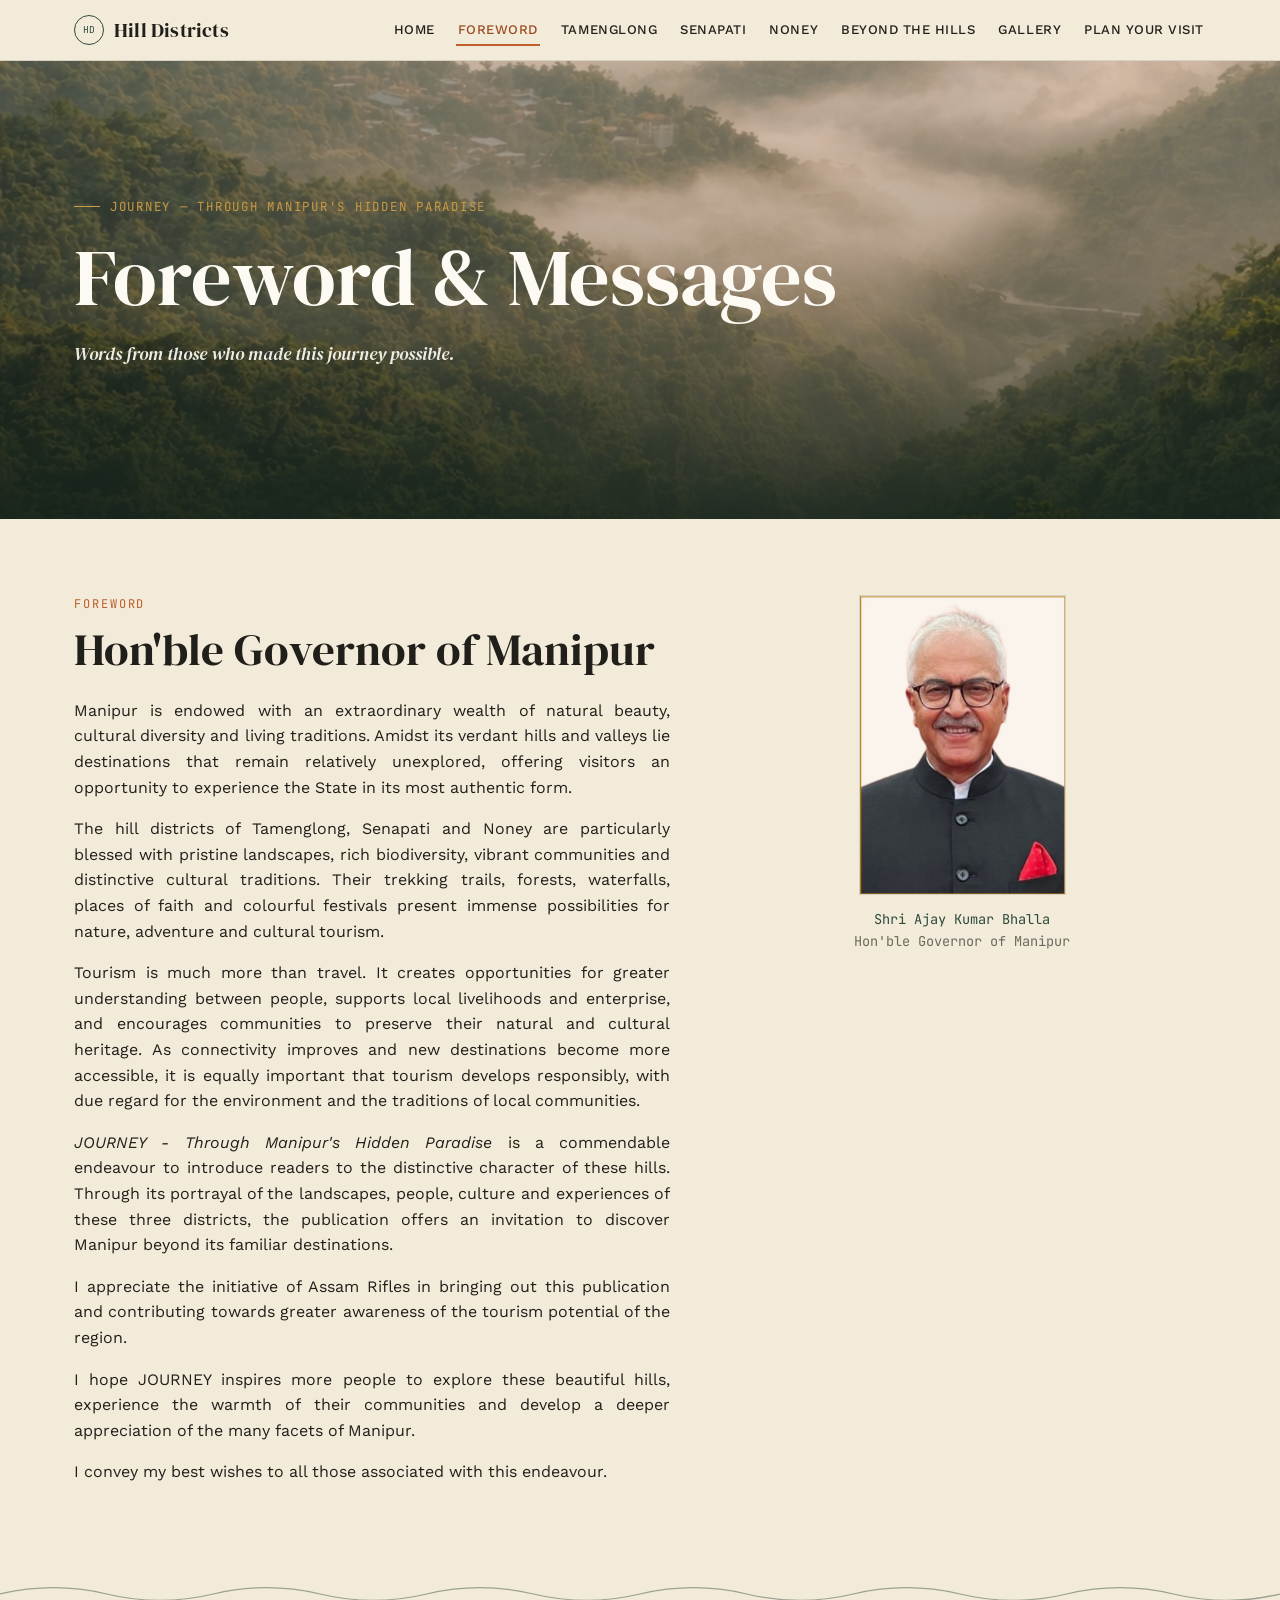
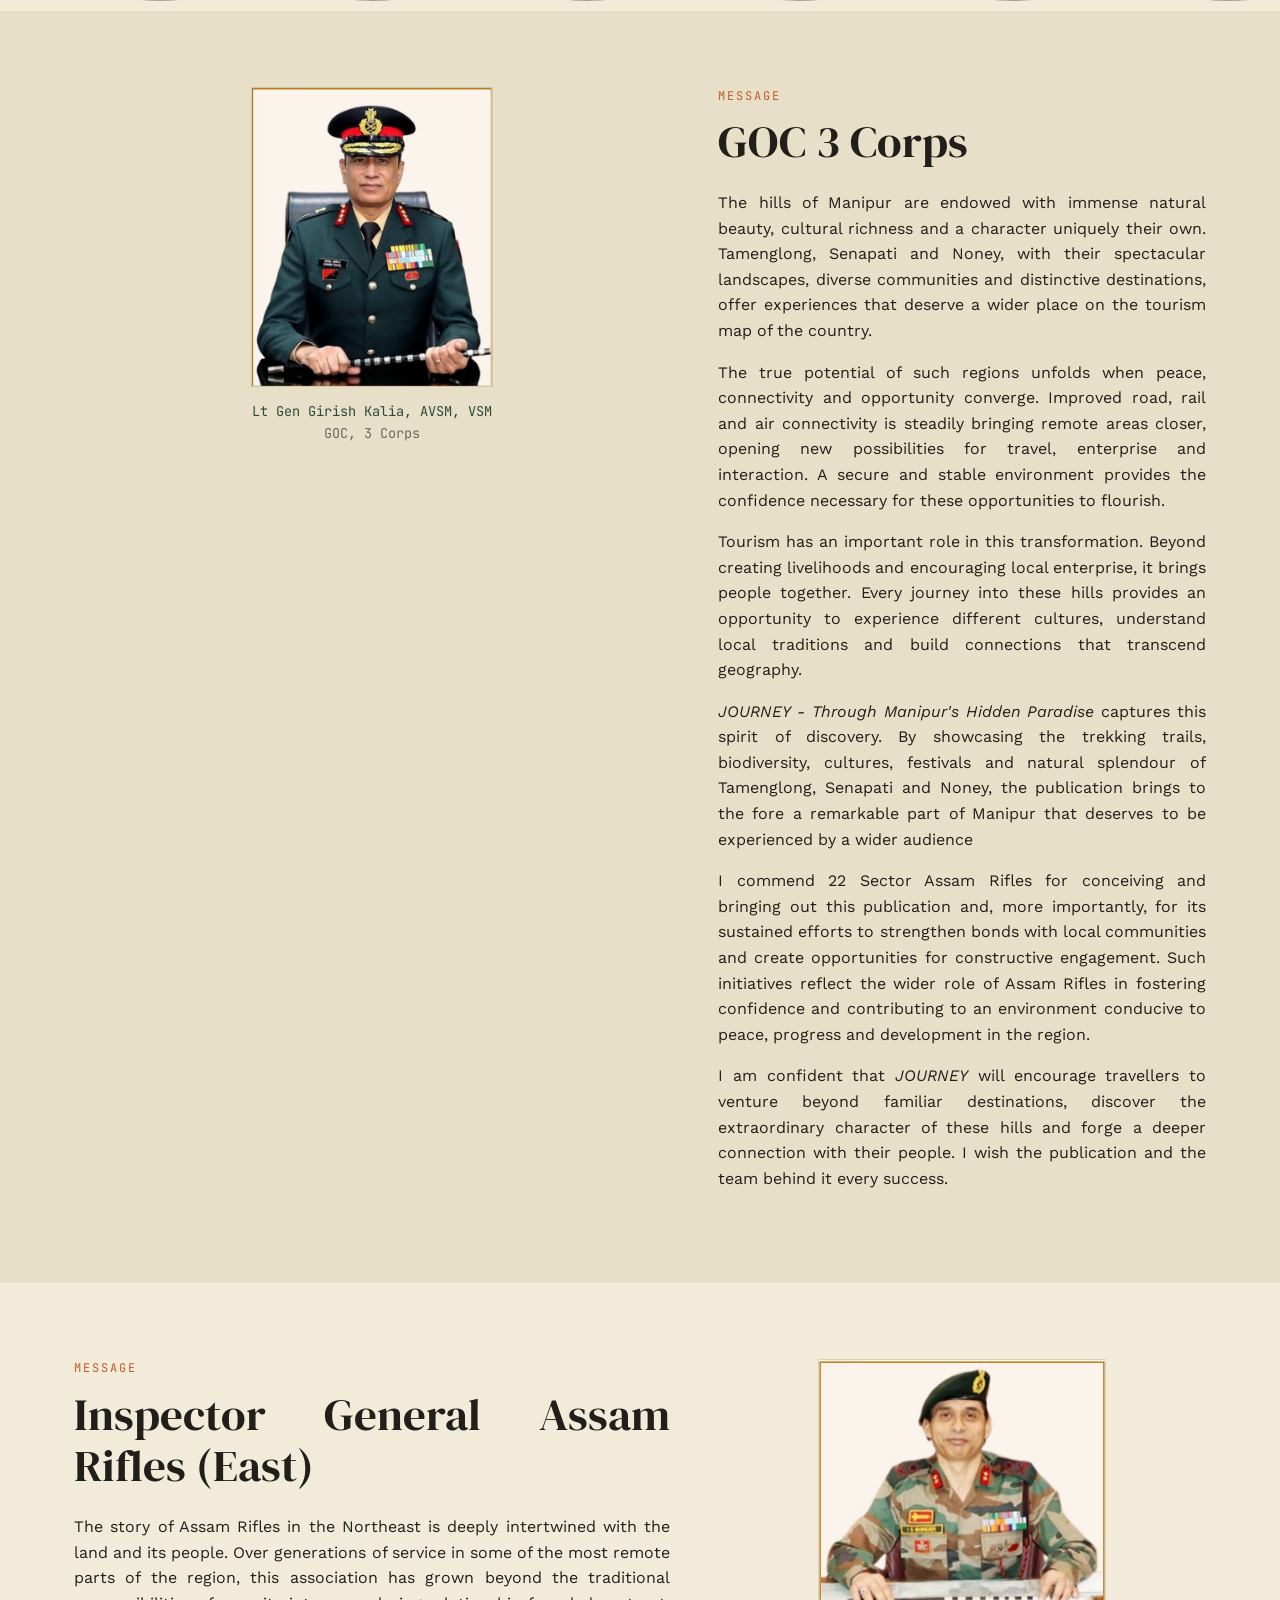
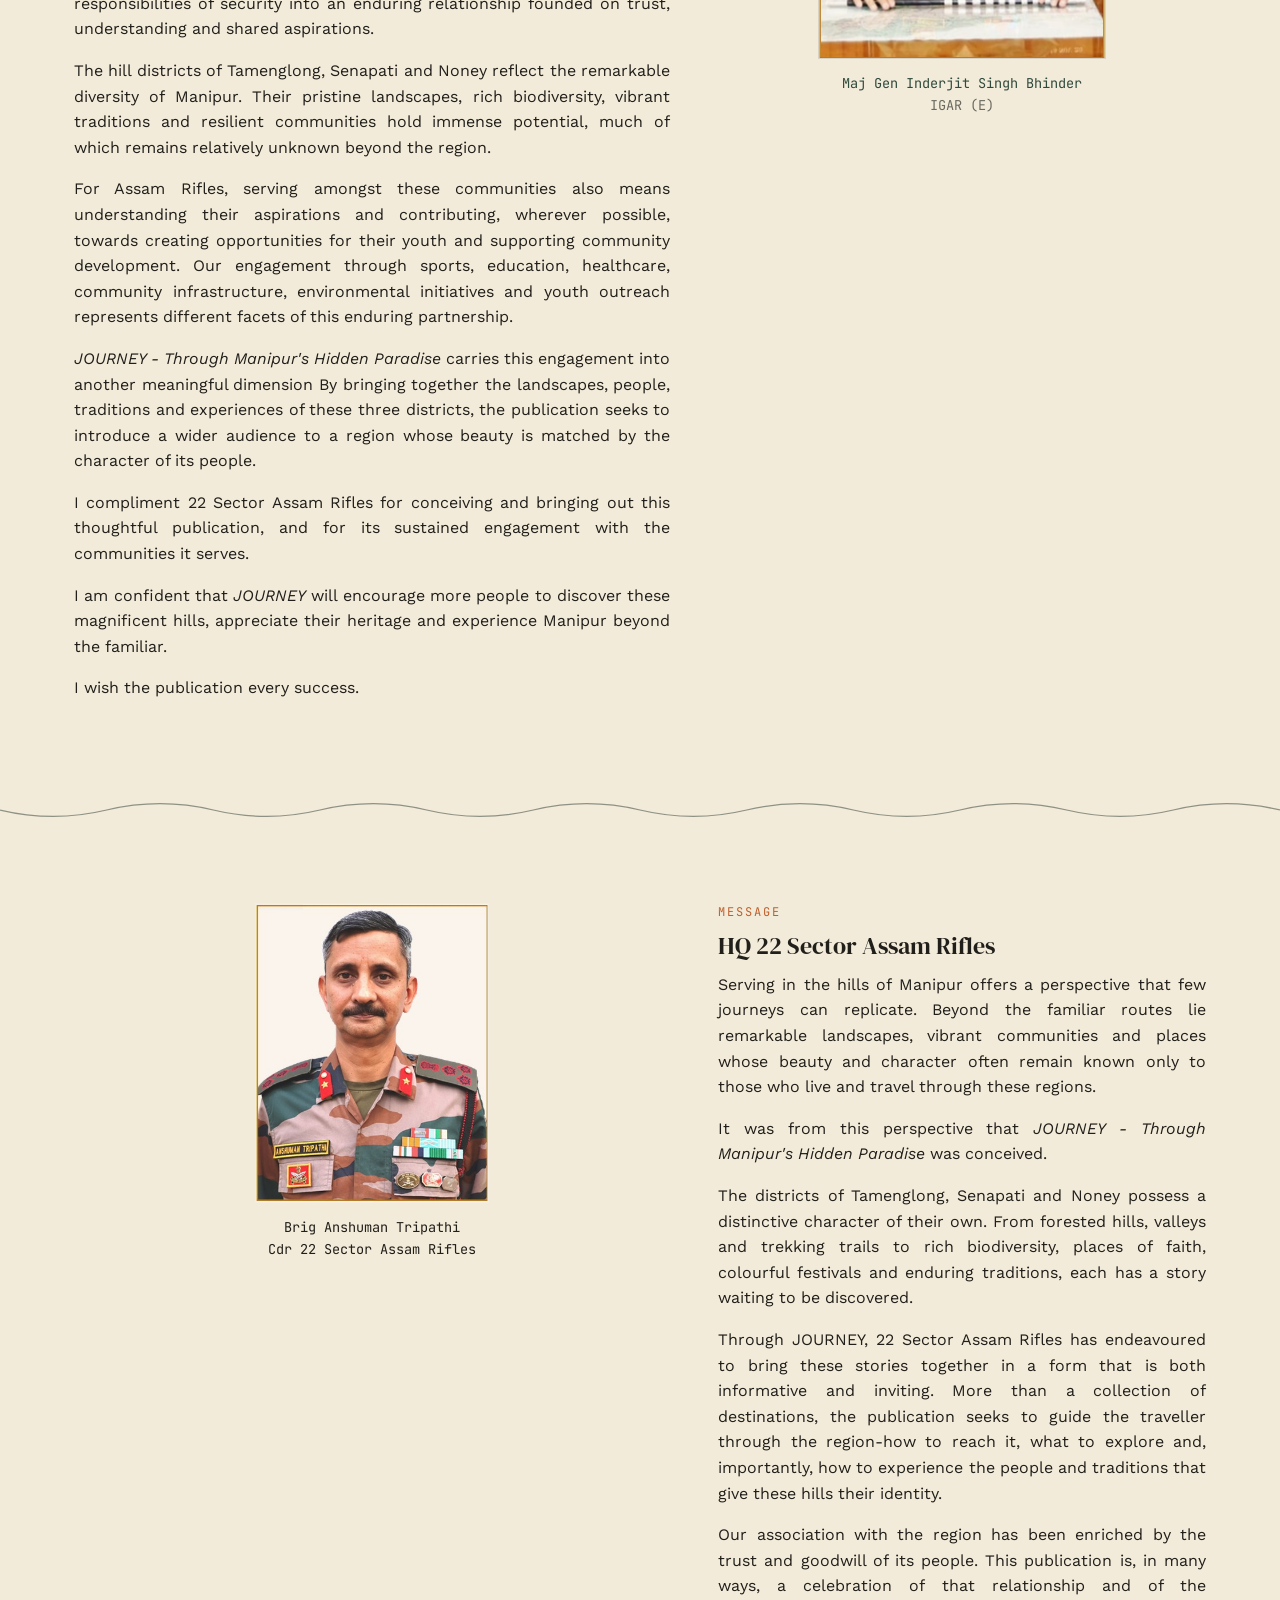
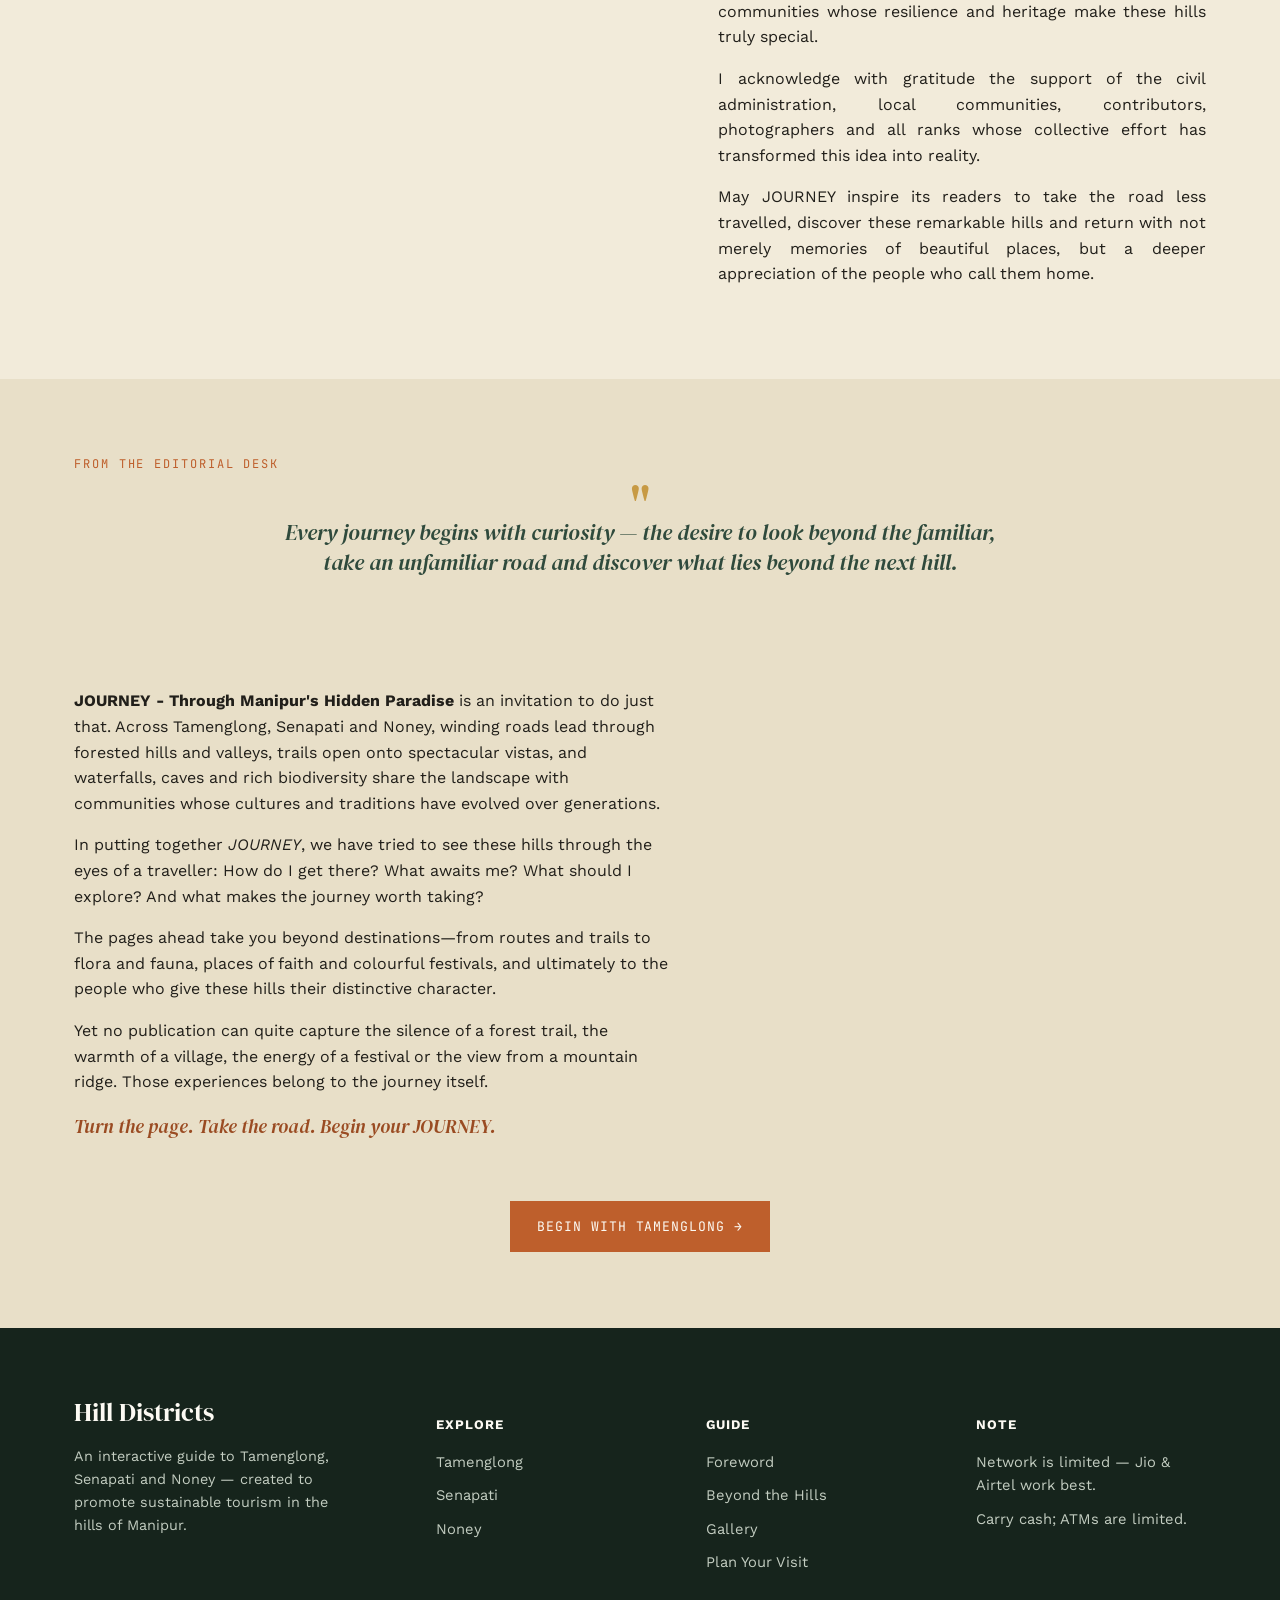
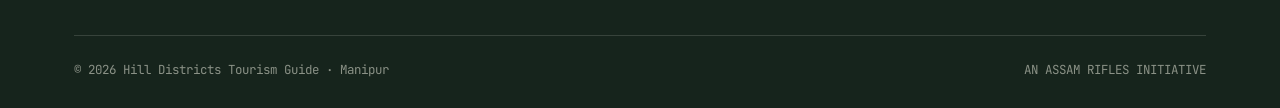
==== about.html @ fce78c97 "First Version of website on Github" ====
<!DOCTYPE html>
<html lang="en">
    <head>
        <meta charset="UTF-8">
        <meta name="viewport" content="width=device-width, initial-scale=1.0">
        <title>Foreword &amp; Messages | Hill Districts</title>
        <meta name="description" content="Foreword by the Governor of Manipur and messages from GOC 3 Corps, IGAR (East) and HQ 22 Sector Assam Rifles, plus a note from the editorial desk.">
        <link rel="stylesheet" href="css/style.css">
    </head>
    <body>
        <header class="topbar">
            <div class="topbar-inner">
                <a href="index.html" class="brand">
                    <span class="mark">HD</span> Hill Districts
                </a>
                <nav class="nav-links" id="navLinks">
                    <a href="index.html">Home</a>
                    <a href="about.html" class="active">Foreword</a>
                    <a href="tamenglong.html">Tamenglong</a>
                    <a href="senapati.html">Senapati</a>
                    <a href="noney.html">Noney</a>
                    <a href="beyond-the-hills.html">Beyond the Hills</a>
                    <a href="gallery.html">Gallery</a>
                    <a href="plan-your-visit.html">Plan Your Visit</a>
                </nav>
                <button class="nav-toggle" aria-label="Toggle navigation" aria-expanded="false">
                    <span></span>
                </button>
            </div>
        </header>
        <section class="hero small">
            <div class="hero-media" style="background-image:url('images/tam-hero-banner.png');"></div>
            <div class="hero-content">
                <span class="hero-eyebrow">Journey — Through Manipur's Hidden Paradise</span>
                <h1>Foreword &amp; Messages</h1>
                <p class="lede">Words from those who made this journey possible.</p>
            </div>
        </section>
        <section>
            <div class="wrap">
                <div class="grid-2">
                    <div style="text-align: justify;">
                        <span class="kicker">Foreword</span>
                        <h2 class="section-title">Hon'ble Governor of Manipur</h2>
                        <p>Manipur is endowed with an extraordinary wealth of natural beauty, cultural diversity and living traditions. Amidst its verdant hills and valleys lie destinations that remain relatively unexplored, offering visitors an opportunity to experience the State in its most authentic form.</p>
                        <p>The hill districts of Tamenglong, Senapati and Noney are particularly blessed with pristine landscapes, rich biodiversity, vibrant communities and distinctive cultural traditions. Their trekking trails, forests, waterfalls, places of faith and colourful festivals present immense possibilities for nature, adventure and cultural tourism.</p>
                        <p>Tourism is much more than travel. It creates opportunities for greater understanding between people, supports local livelihoods and enterprise, and encourages communities to preserve their natural and cultural heritage. As connectivity improves and new destinations become more accessible, it is equally important that tourism develops responsibly, with due regard for the environment and the traditions of local communities.</p>
                        <p>
                            <em>JOURNEY - Through Manipur's Hidden Paradise</em> is a commendable endeavour to introduce readers to the distinctive character of these hills. Through its portrayal of the landscapes, people, culture and experiences of these three districts, the publication offers an invitation to discover Manipur beyond its familiar destinations.
                        </p>
                        <p>I appreciate the initiative of Assam Rifles in bringing out this publication and contributing towards greater awareness of the tourism potential of the region.</p>
                        <p>I hope JOURNEY inspires more people to explore these beautiful hills, experience the warmth of their communities and develop a deeper appreciation of the many facets of Manipur.</p>
                        <p>I convey my best wishes to all those associated with this endeavour.</p>
                    </div>
                    <div>
                        <img src="images/gov-manipur-portrait.jpg" alt="Shri Ajay Kumar Bhalla, Hon'ble Governor of Manipur" style="border:1px solid rgba(33,31,26,.12); margin:0 auto;  height: 300px;">
                        <p style="text-align:center; font-family:var(--font-mono); font-size:.85rem; margin-top:14px; color:var(--moss);">Shri Ajay Kumar Bhalla
                            <br>
                            <span style="color:#6b6a60;">Hon'ble Governor of Manipur</span>
                        </p>
                    </div>
                </div>
            </div>
        </section>
        <svg
            class="contour"
            viewBox="0 0 1200 40"
            preserveAspectRatio="none"
            aria-hidden="true"
        >
            <path
                d="M0 20 Q50 5 100 20 T200 20 T300 20 T400 20 T500 20 T600 20 T700 20 T800 20 T900 20 T1000 20 T1100 20 T1200 20"
                fill="none"
                stroke="currentColor"
                stroke-width="1.5"
                opacity="0.45"
            />
        </svg>
        <section class="section-parch2">
            <div class="wrap">
                <div class="grid-2">
                    <div class="center" style="order:0;">
                        <img src="images/goc_3corps.jpg" alt="Lt Gen Girish Kalia, AVSM, VSM, GOC 3 Corps" style="border:1px solid rgba(33,31,26,.12); margin:0 auto;  height: 300px;">
                        <p style="text-align:center; font-family:var(--font-mono); font-size:.85rem; margin-top:14px; color:var(--moss);">Lt Gen Girish Kalia, AVSM, VSM
                            <br>
                            <span style="color:#6b6a60;">GOC, 3 Corps</span>
                        </p>
                    </div>
                    <div style="text-align: justify;">
                        <span class="kicker">Message</span>
                        <h2 class="section-title">GOC 3 Corps</h2>
                        <p>The hills of Manipur are endowed with immense natural beauty, cultural richness and a character uniquely their own. Tamenglong, Senapati and Noney, with their spectacular landscapes, diverse communities and distinctive destinations, offer experiences that deserve a wider place on the tourism map of the country.</p>
                        <p>The true potential of such regions unfolds when peace, connectivity and opportunity converge. Improved road, rail and air connectivity is steadily bringing remote areas closer, opening new possibilities for travel, enterprise and interaction. A secure and stable environment provides the confidence necessary for these opportunities to flourish.</p>
                        <p>Tourism has an important role in this transformation. Beyond creating livelihoods and encouraging local enterprise, it brings people together. Every journey into these hills provides an opportunity to experience different cultures, understand local traditions and build connections that transcend geography.</p>
                        <p>
                            <em>JOURNEY - Through Manipur's Hidden Paradise</em>
                            captures this
spirit of discovery. By showcasing the trekking trails,
biodiversity, cultures, festivals and natural splendour of
Tamenglong, Senapati and Noney, the publication brings to
the fore a remarkable part of Manipur that deserves to be
experienced by a wider audience
                        </p>
                        <p>
                            I commend 22 Sector Assam Rifles for conceiving and bringing out this publication and, more importantly, for its sustained efforts to strengthen bonds with local communities and create opportunities for constructive engagement. Such initiatives reflect the wider role of Assam
Rifles in fostering confidence and contributing to an
environment conducive to peace, progress and development
in the region.
                        </p>
                        <p>I am confident that
                            <em>JOURNEY</em> will encourage travellers to venture beyond familiar destinations, discover the extraordinary character of these hills and forge a deeper connection with their people. I wish the publication and the team behind it every success.
                        </p>
                    </div>
                </div>
            </div>
        </section>
        <section>
            <div class="wrap">
                <div class="grid-2">
                    <div style="text-align: justify;">
                        <span class="kicker">Message</span>
                        <h2 class="section-title">Inspector General Assam Rifles (East)</h2>
                        <p>The story of Assam Rifles in the Northeast is deeply intertwined with the land and its people. Over generations of service in some of the most remote parts of the region, this association has grown beyond the traditional responsibilities of security into an enduring relationship founded on trust, understanding and shared aspirations.</p>
                        <p>The hill districts of Tamenglong, Senapati and Noney reflect the remarkable diversity of Manipur. Their pristine landscapes, rich biodiversity, vibrant traditions and resilient communities hold immense potential, much of which remains relatively unknown beyond the region.</p>
                        <p>For Assam Rifles, serving amongst these communities also means understanding their aspirations and contributing, wherever possible, towards creating opportunities for their youth and supporting community development. Our engagement through sports, education, healthcare, community infrastructure, environmental initiatives and youth outreach represents different facets of this enduring partnership.</p>
                        <p>
                            <em>JOURNEY - Through Manipur's Hidden Paradise</em>
                            carries this engagement into another meaningful dimension By
bringing together the landscapes, people, traditions and
experiences of these three districts, the publication seeks to
introduce a wider audience to a region whose beauty is
matched by the character of its people.
                        </p>
                        <p>
                            I compliment 22 Sector Assam Rifles for conceiving and
bringing out this thoughtful publication, and for its
sustained engagement with the communities it serves.
                        </p>
                        <p>I am confident that
                            <em>JOURNEY</em> will encourage more people to discover these magnificent hills, appreciate their heritage and experience Manipur beyond the familiar.
                        </p>
                        <p>I wish the publication every success.</p>
                    </div>
                    <div class="center">
                        <img src="images/igar_east.jpg" alt="Maj Gen Inderjit Singh Bhinder, IGAR (E)" style="border:1px solid rgba(33,31,26,.12); margin:0 auto;  height: 300px;">
                        <p style="text-align:center; font-family:var(--font-mono); font-size:.85rem; margin-top:14px; color:var(--moss);">Maj Gen Inderjit Singh Bhinder
                            <br>
                            <span style="color:#6b6a60;">IGAR (E)</span>
                        </p>
                    </div>
                </div>
            </div>
        </section>
        <svg
            class="contour flip"
            viewBox="0 0 1200 40"
            preserveAspectRatio="none"
            aria-hidden="true"
            style="color:var(--canopy);"
        >
            <path
                d="M0 20 Q50 5 100 20 T200 20 T300 20 T400 20 T500 20 T600 20 T700 20 T800 20 T900 20 T1000 20 T1100 20 T1200 20"
                fill="none"
                stroke="currentColor"
                stroke-width="1.5"
                opacity="0.45"
            />
        </svg>
        <section>
            <div class="wrap">
                <div class="grid-2">
                    <div class="center">
                        <img src="images/cdr_22sect.jpg" alt="Brig Anshuman Tripathi, Cdr 22 Sector Assam Rifles" style="border:1px solid rgba(252,250,243,.2); margin:0 auto; height: 300px;">
                        <p style="text-align:center; font-family:var(--font-mono); font-size:.85rem; margin-top:14px;">Brig Anshuman Tripathi
                            <br>
                            <span>Cdr 22 Sector Assam Rifles</span>
                        </p>
                    </div>
                    <div style="text-align: justify;">
                        <span class="kicker">Message</span>
                        <h2>HQ 22 Sector Assam Rifles</h2>
                        <p>Serving in the hills of Manipur offers a perspective that few journeys can replicate. Beyond the familiar routes lie remarkable landscapes, vibrant communities and places whose beauty and character often remain known only to those who live and travel through these regions.</p> 
                        <p>It was from this perspective that <em>JOURNEY - Through Manipur's Hidden Paradise</em> was conceived.</p>
                        <p>The districts of Tamenglong, Senapati and Noney possess a distinctive character of their own. From forested hills, valleys and trekking trails to rich biodiversity, places of faith, colourful festivals and enduring traditions, each has a story waiting to be discovered.</p>
                        <p>Through JOURNEY, 22 Sector Assam Rifles has endeavoured to bring these stories together in a form that is both informative and inviting. More than a collection of
destinations, the publication seeks to guide the traveller
through the region-how to reach it, what to explore and,
importantly, how to experience the people and traditions that
give these hills their identity.</p>
<p>Our association with the region has been enriched by the
trust and goodwill of its people. This publication is, in many
ways, a celebration of that relationship and of the
communities whose resilience and heritage make these hills
truly special.</p>
                        <p>I acknowledge with gratitude the support of the civil administration, local communities, contributors, photographers and all ranks whose collective effort has transformed this idea into reality.</p>
                        <p>May JOURNEY inspire its readers to take the road less travelled, discover these remarkable hills and return with not merely memories of beautiful places, but a deeper appreciation of the people who call them home.</p>
                    </div>
                </div>
            </div>
        </section>
        <section class="section-parch2">
            <div class="wrap">
                <span class="kicker">From the Editorial Desk</span>
                <div class="pull-quote" style="padding-top:20px;">
                    <span class="quote-mark">"</span>
                    <p style="font-size:1.35rem;">Every journey begins with curiosity — the desire to look beyond the familiar, take an unfamiliar road and discover what lies beyond the next hill.</p>
                </div>
                <div class="grid-2 mt-40">
                    <div>
                        <p>
      <strong>JOURNEY - Through Manipur's Hidden Paradise</strong> is an invitation to do just that.
      Across Tamenglong, Senapati and Noney, winding roads lead through forested hills and valleys,
      trails open onto spectacular vistas, and waterfalls, caves and rich biodiversity share the
      landscape with communities whose cultures and traditions have evolved over generations.
    </p>

    <p>
      In putting together <em>JOURNEY</em>, we have tried to see these hills through the eyes of a traveller:
      How do I get there? What awaits me? What should I explore? And what makes the journey worth taking?
    </p>

    <p>
      The pages ahead take you beyond destinations—from routes and trails to flora and fauna,
      places of faith and colourful festivals, and ultimately to the people who give these hills
      their distinctive character.
    </p>

    <p>
      Yet no publication can quite capture the silence of a forest trail, the warmth of a village,
      the energy of a festival or the view from a mountain ridge. Those experiences belong to the journey itself.
    </p><p style="font-family:var(--font-display); font-style:italic; color:var(--rust-dark); font-size:1.2rem;">Turn the page. Take the road. Begin your JOURNEY.</p>
                    </div>
                </div>
                <div class="center mt-40">
                    <a href="tamenglong.html" class="btn btn-solid">Begin with Tamenglong →</a>
                </div>
            </div>
        </section>
        <footer>
            <div class="wrap">
                <div class="footer-grid">
                    <div>
                        <div class="footer-brand">Hill Districts</div>
                        <p style="font-size:.9rem; max-width:280px;">An interactive guide to Tamenglong, Senapati and Noney — created to promote sustainable tourism in the hills of Manipur.</p>
                    </div>
                    <div>
                        <h5>Explore</h5>
                        <ul>
                            <li>
                                <a href="tamenglong.html">Tamenglong</a>
                            </li>
                            <li>
                                <a href="senapati.html">Senapati</a>
                            </li>
                            <li>
                                <a href="noney.html">Noney</a>
                            </li>
                        </ul>
                    </div>
                    <div>
                        <h5>Guide</h5>
                        <ul>
                            <li>
                                <a href="about.html">Foreword</a>
                            </li>
                            <li>
                                <a href="beyond-the-hills.html">Beyond the Hills</a>
                            </li>
                            <li>
                                <a href="gallery.html">Gallery</a>
                            </li>
                            <li>
                                <a href="plan-your-visit.html">Plan Your Visit</a>
                            </li>
                        </ul>
                    </div>
                    <div>
                        <h5>Note</h5>
                        <ul>
                            <li>Network is limited — Jio &amp; Airtel work best.</li>
                            <li>Carry cash; ATMs are limited.</li>
                        </ul>
                    </div>
                </div>
                <div class="footer-bottom">
                    <span>© 2026 Hill Districts Tourism Guide · Manipur</span>
                    <span>AN ASSAM RIFLES INITIATIVE</span>
                </div>
            </div>
        </footer>
        <script src="js/main.js"></script>
    </body>
</html>
---- css/style.css ----
/* ============================================================
   HILL DISTRICTS — Tamenglong · Senapati · Noney
   Design system
   ============================================================ */

@import url('https://fonts.googleapis.com/css2?family=DM+Serif+Display:ital@0;1&family=Work+Sans:wght@300;400;500;600;700&family=JetBrains+Mono:wght@400;500&display=swap');

:root{
  --moss: #2F4A3C;
  --moss-light: #4A6B57;
  --canopy: #16241C;
  --parchment: #F2EBDA;
  --parchment-dim: #E8DFC8;
  --rust: #BE5F2C;
  --rust-dark: #9A4B22;
  --mist: #C3CDC1;
  --ink: #211F1A;
  --gold: #C79A44;
  --white: #FCFAF3;

  --font-display: 'DM Serif Display', Georgia, serif;
  --font-body: 'Work Sans', -apple-system, sans-serif;
  --font-mono: 'JetBrains Mono', monospace;

  --max-w: 1180px;
  --radius: 2px;
}

*, *::before, *::after{ box-sizing: border-box; }

html{ scroll-behavior: smooth; }

@media (prefers-reduced-motion: reduce){
  html{ scroll-behavior: auto; }
  *{ animation-duration: 0.01ms !important; animation-iteration-count: 1 !important; transition-duration: 0.01ms !important; }
}

body{
  margin:0;
  font-family: var(--font-body);
  background: var(--parchment);
  color: var(--ink);
  line-height: 1.6;
  font-size: 16px;
  -webkit-font-smoothing: antialiased;
}

img{ max-width:100%; display:block; }
a{ color: inherit; text-decoration: none; }
h1,h2,h3,h4{ font-family: var(--font-display); font-weight:400; margin:0 0 .5em; line-height:1.15; }
p{ margin:0 0 1em; }
ul{ margin:0; padding:0; list-style:none; }

.wrap{ max-width: var(--max-w); margin:0 auto; padding: 0 24px; }

:focus-visible{
  outline: 3px solid var(--rust);
  outline-offset: 3px;
}

/* ---------------- Topbar ---------------- */
.topbar{
  position: sticky; top:0; z-index: 100;
  background: var(--parchment);
  border-bottom: 1px solid rgba(33,31,26,.12);
}
.topbar-inner{
  display:flex; align-items:center; justify-content:space-between;
  padding: 14px 24px;
  max-width: var(--max-w); margin:0 auto;
}
.brand{
  display:flex; align-items:center; gap:10px;
  font-family: var(--font-display);
  font-size: 1.25rem;
  letter-spacing: .01em;
}
.brand .mark{
  width: 30px; height:30px; border-radius:50%;
  border: 1.5px solid var(--moss);
  display:flex; align-items:center; justify-content:center;
  font-family: var(--font-mono); font-size:.6rem; color:var(--moss);
}
.nav-links{
  display:flex; gap: 19px;
  font-size: .82rem; font-weight:500;
  text-transform: uppercase; letter-spacing:.04em;
}
.nav-links a{
  padding: 4px 2px; border-bottom: 2px solid transparent;
  transition: border-color .2s ease, color .2s ease;
}
.nav-links a:hover, .nav-links a.active{ border-color: var(--rust); color: var(--rust-dark); }

.nav-toggle{
  display:none;
  background:none; border:1px solid var(--moss); border-radius: var(--radius);
  width:42px; height:38px; cursor:pointer;
  position: relative;
}
.nav-toggle span, .nav-toggle span::before, .nav-toggle span::after{
  content:''; position:absolute; left:10px; right:10px; height:2px; background: var(--moss);
}
.nav-toggle span{ top:50%; transform: translateY(-50%); }
.nav-toggle span::before{ top:-7px; }
.nav-toggle span::after{ top:7px; }

@media (max-width: 1040px){
  .nav-links{
    position:fixed; inset: 62px 0 0 0; background: var(--parchment);
    flex-direction:column; gap:0; padding: 10px 24px 30px;
    transform: translateY(-8px); opacity:0; pointer-events:none;
    transition: opacity .2s ease, transform .2s ease;
    border-top: 1px solid rgba(33,31,26,.12);
  }
  .nav-links.open{ opacity:1; pointer-events:auto; transform: translateY(0); }
  .nav-links a{ padding: 16px 0; border-bottom: 1px solid rgba(33,31,26,.1); width:100%; }
  .nav-toggle{ display:block; }
}

/* ---------------- Hero ---------------- */
.hero{
  position:relative;
  min-height: 78vh;
  display:flex; align-items:flex-end;
  color: var(--white);
  overflow:hidden;
}
.hero-media{
  position:absolute; inset:0;
  background-size: cover; background-position: center;
}
.hero-media::after{
  content:''; position:absolute; inset:0;
  background: linear-gradient(180deg, rgba(22,36,28,.15) 0%, rgba(22,36,28,.35) 55%, rgba(22,36,28,.88) 100%);
}
.hero-content{ position:relative; z-index:2; padding: 60px 24px 56px; max-width: var(--max-w); margin:0 auto; width:100%; }
.hero-eyebrow{
  font-family: var(--font-mono); font-size:.78rem; letter-spacing:.14em; text-transform:uppercase;
  color: var(--gold); margin-bottom: 14px; display:flex; align-items:center; gap:10px;
}
.hero-eyebrow::before{ content:''; width:26px; height:1px; background: var(--gold); display:inline-block; }
.hero h1{ font-size: clamp(2.6rem, 7vw, 5rem); margin-bottom:.2em; }
.hero .lede{ font-size: 1.15rem; max-width: 560px; font-style: italic; opacity:.92; font-family: var(--font-display); }

.hero.small{ min-height: 48vh; }

/* ---------------- Stamp badge (signature element) ---------------- */
.stamp{
  position:absolute; top: 34px; right: 34px; z-index:3;
  width: 108px; height:108px; border-radius:50%;
  border: 1.5px dashed rgba(252,250,243,.8);
  display:flex; align-items:center; justify-content:center;
  text-align:center; transform: rotate(-8deg);
  font-family: var(--font-mono); font-size:.62rem; letter-spacing:.08em;
  color: var(--white); text-transform:uppercase; line-height:1.5;
  padding: 8px;
}
@media (max-width:640px){ .stamp{ width:82px; height:82px; font-size:.52rem; top:20px; right:20px; } }

/* ---------------- Contour divider (signature motif) ---------------- */
.contour{
  width:100%; height:34px; display:block;
  color: var(--moss);
}
.contour.flip{ transform: scaleY(-1); }
.section-alt .contour{ color: var(--canopy); }

/* ---------------- Section base ---------------- */
section{ padding: 76px 0; }
.section-tight{ padding: 48px 0; }
.section-alt{ background: var(--canopy); color: var(--parchment); }
.section-alt h2, .section-alt h3{ color: var(--white); }
.section-parch2{ background: var(--parchment-dim); }

.kicker{
  font-family: var(--font-mono); font-size:.75rem; letter-spacing:.16em; text-transform:uppercase;
  color: var(--rust); margin-bottom: 10px; display:block;
}
.section-alt .kicker{ color: var(--gold); }

h2.section-title{ font-size: clamp(1.9rem, 4vw, 2.8rem); max-width: 720px; }
.section-intro{ max-width: 640px; color: #40453f; }
.section-alt .section-intro{ color: var(--mist); }

/* ---------------- Anchor sub-nav (per district page) ---------------- */
.subnav{
  position: sticky; top: 61px; z-index: 90;
  background: var(--moss); color: var(--white);
  overflow-x:auto; white-space:nowrap;
  -ms-overflow-style:none; scrollbar-width:none;
}
.subnav::-webkit-scrollbar{ display:none; }
.subnav-inner{ display:flex; gap: 4px; padding: 0 24px; max-width: var(--max-w); margin:0 auto; }
.subnav a{
  display:inline-block; padding: 13px 16px; font-size:.82rem;
  text-transform:uppercase; letter-spacing:.07em; font-weight:500;
  border-bottom: 2px solid transparent;
  opacity:.82;
}
.subnav a:hover{ opacity:1; border-color: var(--gold); }

/* ---------------- At-a-glance tag block ---------------- */
.tag-block{
  background: var(--white);
  border: 1px solid rgba(33,31,26,.14);
  padding: 28px 26px;
  position:relative;
}
.tag-block::before{
  content:''; position:absolute; left:-1px; top:22px; bottom:22px; width:4px; background: var(--rust);
}
.tag-block h3{ font-size:1.05rem; text-transform:uppercase; letter-spacing:.08em; font-family:var(--font-body); font-weight:700; margin-bottom:18px; }
.tag-rows{ display:grid; gap:10px; }
.tag-row{ display:flex; justify-content:space-between; gap:16px; font-size:.92rem; border-bottom:1px dotted rgba(33,31,26,.18); padding-bottom:8px; }
.tag-row dt{ color:#6b6a60; }
.tag-row dd{ margin:0; font-family: var(--font-mono); font-size:.85rem; text-align:right; }

/* ---------------- Grid layouts ---------------- */
.grid-2{ display:grid; grid-template-columns: 1.1fr .9fr; gap: 48px; align-items:start; }
.grid-3{ display:grid; grid-template-columns: repeat(3,1fr); gap: 28px; }
.grid-4{ display:grid; grid-template-columns: repeat(4,1fr); gap: 20px; }
@media (max-width: 900px){
  .grid-2{ grid-template-columns: 1fr; gap: 30px; }
  .grid-3{ grid-template-columns: repeat(2,1fr); }
  .grid-4{ grid-template-columns: repeat(2,1fr); }
}
@media (max-width: 560px){
  .grid-3{ grid-template-columns: 1fr; }
  .grid-4{ grid-template-columns: 1fr 1fr; }
}

/* ---------------- Spot card (attraction) ---------------- */
.spot-card{ background: var(--white); border:1px solid rgba(33,31,26,.12); overflow:hidden; }
.spot-card img{ width:100%; aspect-ratio: 4/3; object-fit:cover; }
.spot-card .spot-body{ padding: 18px 20px 22px; }
.spot-card h4{ font-size:1.25rem; margin-bottom:6px; }
.spot-tags{ font-size:.78rem; color: var(--rust-dark); font-family: var(--font-mono); margin-bottom:10px; line-height:1.5; }
.spot-meta{ font-size:.82rem; color:#5c6058; display:flex; gap:8px; align-items:baseline; border-top:1px dotted rgba(33,31,26,.16); padding-top:10px; margin-top:10px; }
.spot-meta .dist{ font-weight:600; color: var(--moss); }

/* ---------------- Editorial image + text ---------------- */
.feature{ display:grid; grid-template-columns: 1fr 1fr; gap:50px; align-items:center; margin-bottom: 64px; }
.feature.reverse .feature-media{ order:2; }
.feature-media img{ width:100%; aspect-ratio: 4/3.1; object-fit:cover; }
.feature h3{ font-size: clamp(1.5rem,3vw,2.1rem); }
@media (max-width:860px){
  .feature, .feature.reverse .feature-media{ order:0; }
  .feature{ grid-template-columns:1fr; gap:22px; }
}

/* ---------------- Pull quote ---------------- */
.pull-quote{
  max-width: 760px; margin: 0 auto; text-align:center;
  padding: 70px 24px;
}
.pull-quote p{
  font-family: var(--font-display); font-style:italic;
  font-size: clamp(1.4rem, 3.2vw, 2.1rem); line-height:1.4; color: var(--moss);
  margin:0;
}
.pull-quote .quote-mark{ font-family: var(--font-display); font-size:3rem; color: var(--gold); line-height:0; display:block; margin-bottom:14px; }

/* ---------------- List / itinerary ---------------- */
.itinerary{ counter-reset: step; display:grid; gap:0; }
.itinerary li{
  counter-increment: step;
  display:grid; grid-template-columns: 52px 1fr; gap:18px;
  padding: 16px 0; border-bottom:1px solid rgba(252,250,243,.15);
  font-size:.95rem;
}
.itinerary li::before{
  content: counter(step, decimal-leading-zero);
  font-family: var(--font-mono); color: var(--gold); font-size:.95rem; align-self:start; padding-top:2px;
}
.section-alt .itinerary li{ border-color: rgba(252,250,243,.15); }
:not(.section-alt) .itinerary li{ border-color: rgba(33,31,26,.14); }

/* ---------------- Checklist ---------------- */
.checklist{ display:grid; gap:10px; }
.checklist li{ padding-left: 26px; position:relative; font-size:.95rem; }
.checklist li::before{ content:'—'; position:absolute; left:0; color: var(--rust); }
.section-alt .checklist li::before{ color: var(--gold); }

/* ---------------- Info card grid (churches, stay, etc.) ---------------- */
.info-card{ background:var(--white); border:1px solid rgba(33,31,26,.12); padding:22px; }
.info-card h4{ font-size:1.15rem; margin-bottom:8px; }
.info-card p{ font-size:.92rem; color:#4a4d45; margin-bottom:0; }

/* ---------------- Gallery grid ---------------- */
.gallery-grid{ column-count:4; column-gap: 14px; }
.gallery-grid img{ width:100%; margin-bottom:14px; border:1px solid rgba(33,31,26,.1); }
.gallery-grid figure{ margin:0 0 14px; break-inside:avoid; }
.gallery-grid figcaption{ font-size:.72rem; font-family:var(--font-mono); color:#5c6058; padding-top:6px; }
@media (max-width:900px){ .gallery-grid{ column-count:3; } }
@media (max-width:640px){ .gallery-grid{ column-count:2; } }

.filter-bar{ display:flex; flex-wrap:wrap; gap:10px; margin-bottom: 34px; }
.filter-btn{
  font-family: var(--font-mono); font-size:.78rem; text-transform:uppercase; letter-spacing:.06em;
  padding: 9px 16px; border:1px solid var(--moss); background:transparent; color: var(--moss);
  cursor:pointer; border-radius: 999px;
}
.filter-btn.active, .filter-btn:hover{ background: var(--moss); color: var(--white); }

/* ---------------- District picker (home) ---------------- */
.district-picker{ display:grid; grid-template-columns: repeat(3,1fr); gap:22px; }
.district-card{
  position:relative; aspect-ratio: 3/4; overflow:hidden;
  background-size:cover; background-position:center;
  display:flex; flex-direction:column; justify-content:flex-end;
  padding: 26px; color: var(--white);
}
.district-card::after{
  content:''; position:absolute; inset:0;
  background: linear-gradient(180deg, rgba(22,36,28,0) 35%, rgba(22,36,28,.92) 100%);
  z-index:0;
}
.district-card > *{ position:relative; z-index:1; }
.district-card .num{ font-family: var(--font-mono); font-size:.75rem; color: var(--gold); letter-spacing:.1em; margin-bottom:8px; }
.district-card h3{ font-size:1.9rem; margin-bottom:6px; }
.district-card p{ font-size:.88rem; opacity:.88; margin-bottom:14px; }
.district-card .go{ font-family:var(--font-mono); font-size:.78rem; text-transform:uppercase; letter-spacing:.08em; border-bottom:1px solid var(--gold); padding-bottom:3px; display:inline-block; width:fit-content; }
@media (max-width:860px){ .district-picker{ grid-template-columns:1fr; } .district-card{ aspect-ratio: 16/10; } }

/* ---------------- Buttons ---------------- */
.btn{
  display:inline-flex; align-items:center; gap:10px;
  font-family: var(--font-mono); font-size:.82rem; text-transform:uppercase; letter-spacing:.07em;
  padding: 14px 26px; border: 1.5px solid currentColor;
  transition: background .2s ease, color .2s ease;
}
.btn-solid{ background: var(--rust); border-color: var(--rust); color: var(--white); }
.btn-solid:hover{ background: var(--rust-dark); border-color: var(--rust-dark); }
.btn-outline{ color: var(--moss); }
.btn-outline:hover{ background: var(--moss); color: var(--white); }
.section-alt .btn-outline{ color: var(--white); }
.section-alt .btn-outline:hover{ background: var(--white); color: var(--canopy); }

/* ---------------- Stat strip ---------------- */
.stat-strip{ display:grid; grid-template-columns: repeat(4,1fr); border-top:1px solid rgba(252,250,243,.18); border-bottom:1px solid rgba(252,250,243,.18); }
.stat-strip div{ padding: 26px 20px; border-right:1px solid rgba(252,250,243,.18); }
.stat-strip div:last-child{ border-right:none; }
.stat-strip .n{ font-family: var(--font-display); font-size:2rem; color: var(--gold); display:block; }
.stat-strip .l{ font-size:.78rem; text-transform:uppercase; letter-spacing:.06em; color: var(--mist); }
@media (max-width:700px){ .stat-strip{ grid-template-columns: repeat(2,1fr); } .stat-strip div{ border-bottom:1px solid rgba(252,250,243,.18); } }

/* ---------------- Footer ---------------- */
footer{ background: var(--canopy); color: var(--mist); padding: 64px 0 28px; }
.footer-grid{ display:grid; grid-template-columns: 1.4fr 1fr 1fr 1fr; gap: 40px; margin-bottom: 50px; }
.footer-grid h5{ color: var(--white); font-family: var(--font-body); font-size:.82rem; text-transform:uppercase; letter-spacing:.08em; margin-bottom:16px; }
.footer-grid ul li{ margin-bottom:10px; font-size:.92rem; }
.footer-grid ul li a:hover{ color: var(--gold); }
.footer-brand{ font-family: var(--font-display); font-size:1.6rem; color: var(--white); margin-bottom:12px; }
.footer-bottom{ display:flex; justify-content:space-between; flex-wrap:wrap; gap:12px; font-size:.78rem; padding-top:24px; border-top:1px solid rgba(252,250,243,.14); font-family: var(--font-mono); color:#8a9186; }
@media (max-width:760px){ .footer-grid{ grid-template-columns: 1fr 1fr; } }

/* ---------------- Utility ---------------- */
.center{ text-align:center; }
.mt-40{ margin-top:40px; }
.mb-40{ margin-bottom:40px; }
.text-white{ color:var(--white); }
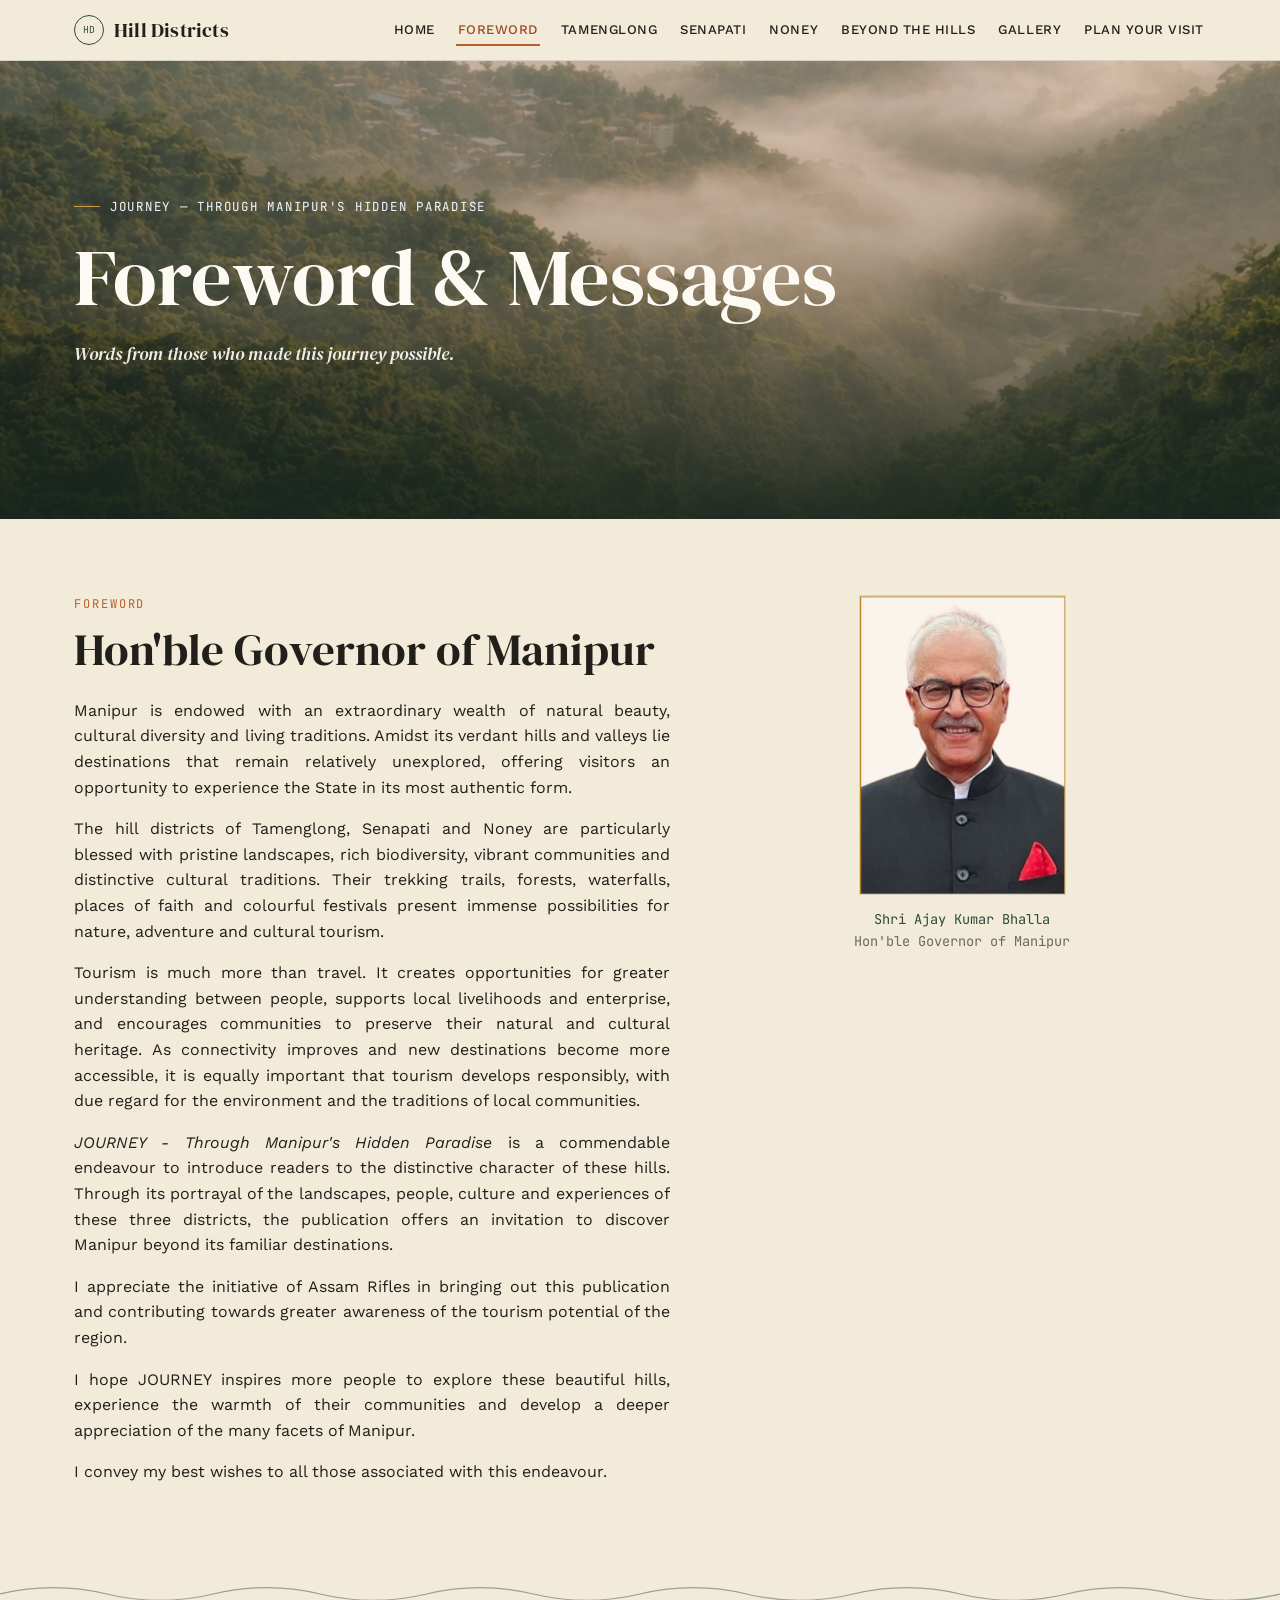
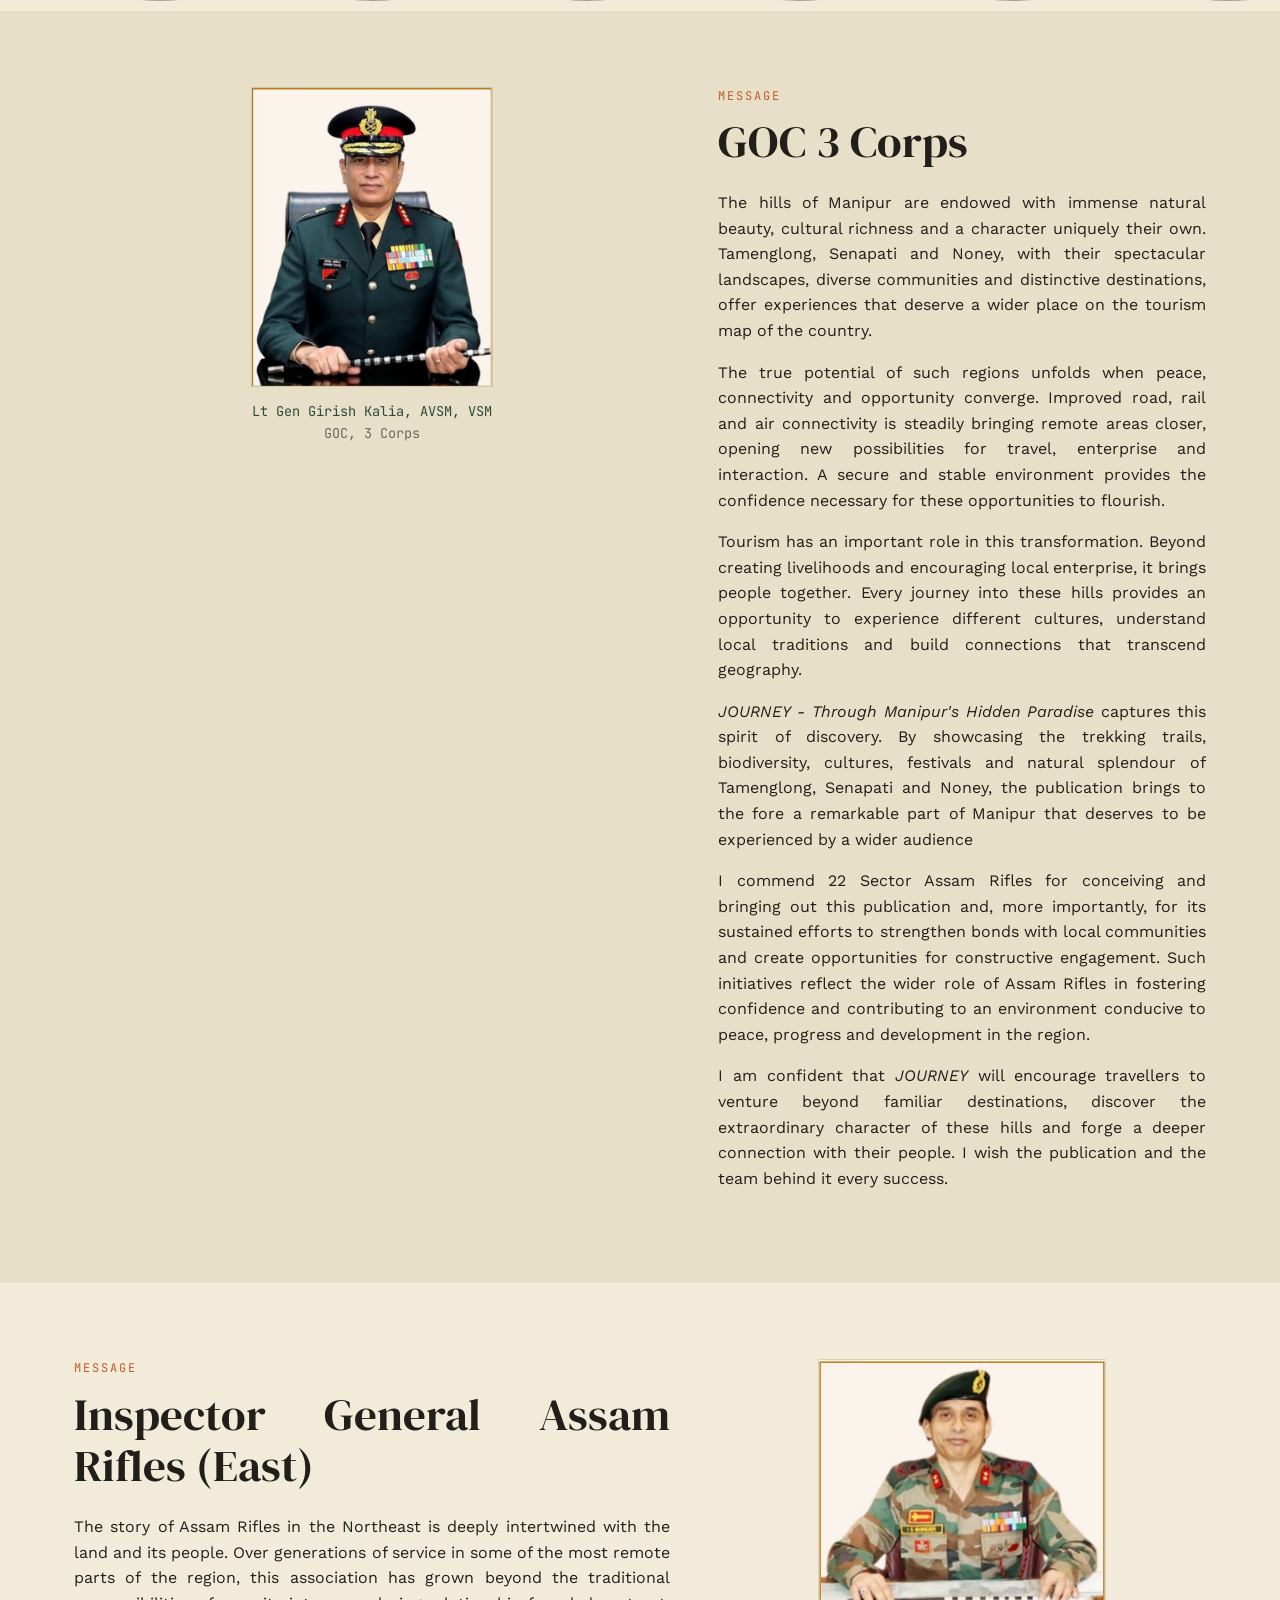
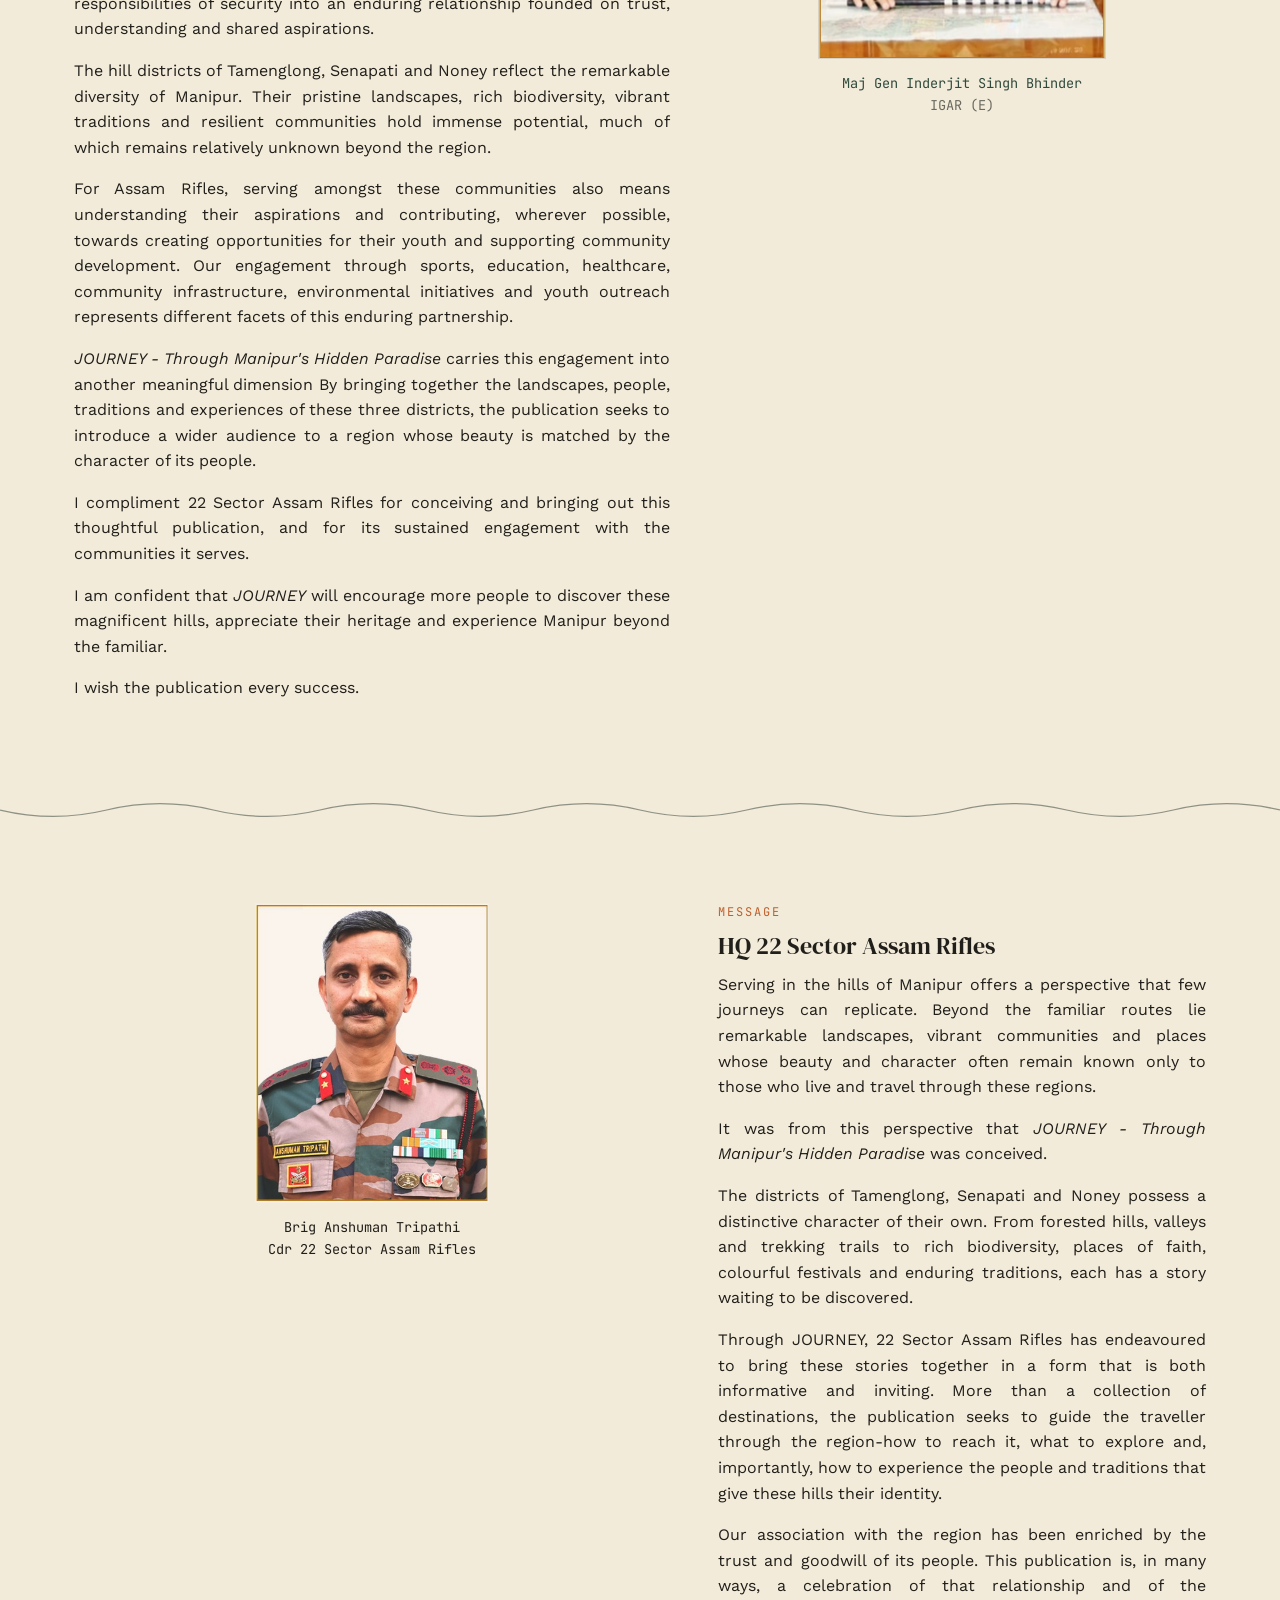
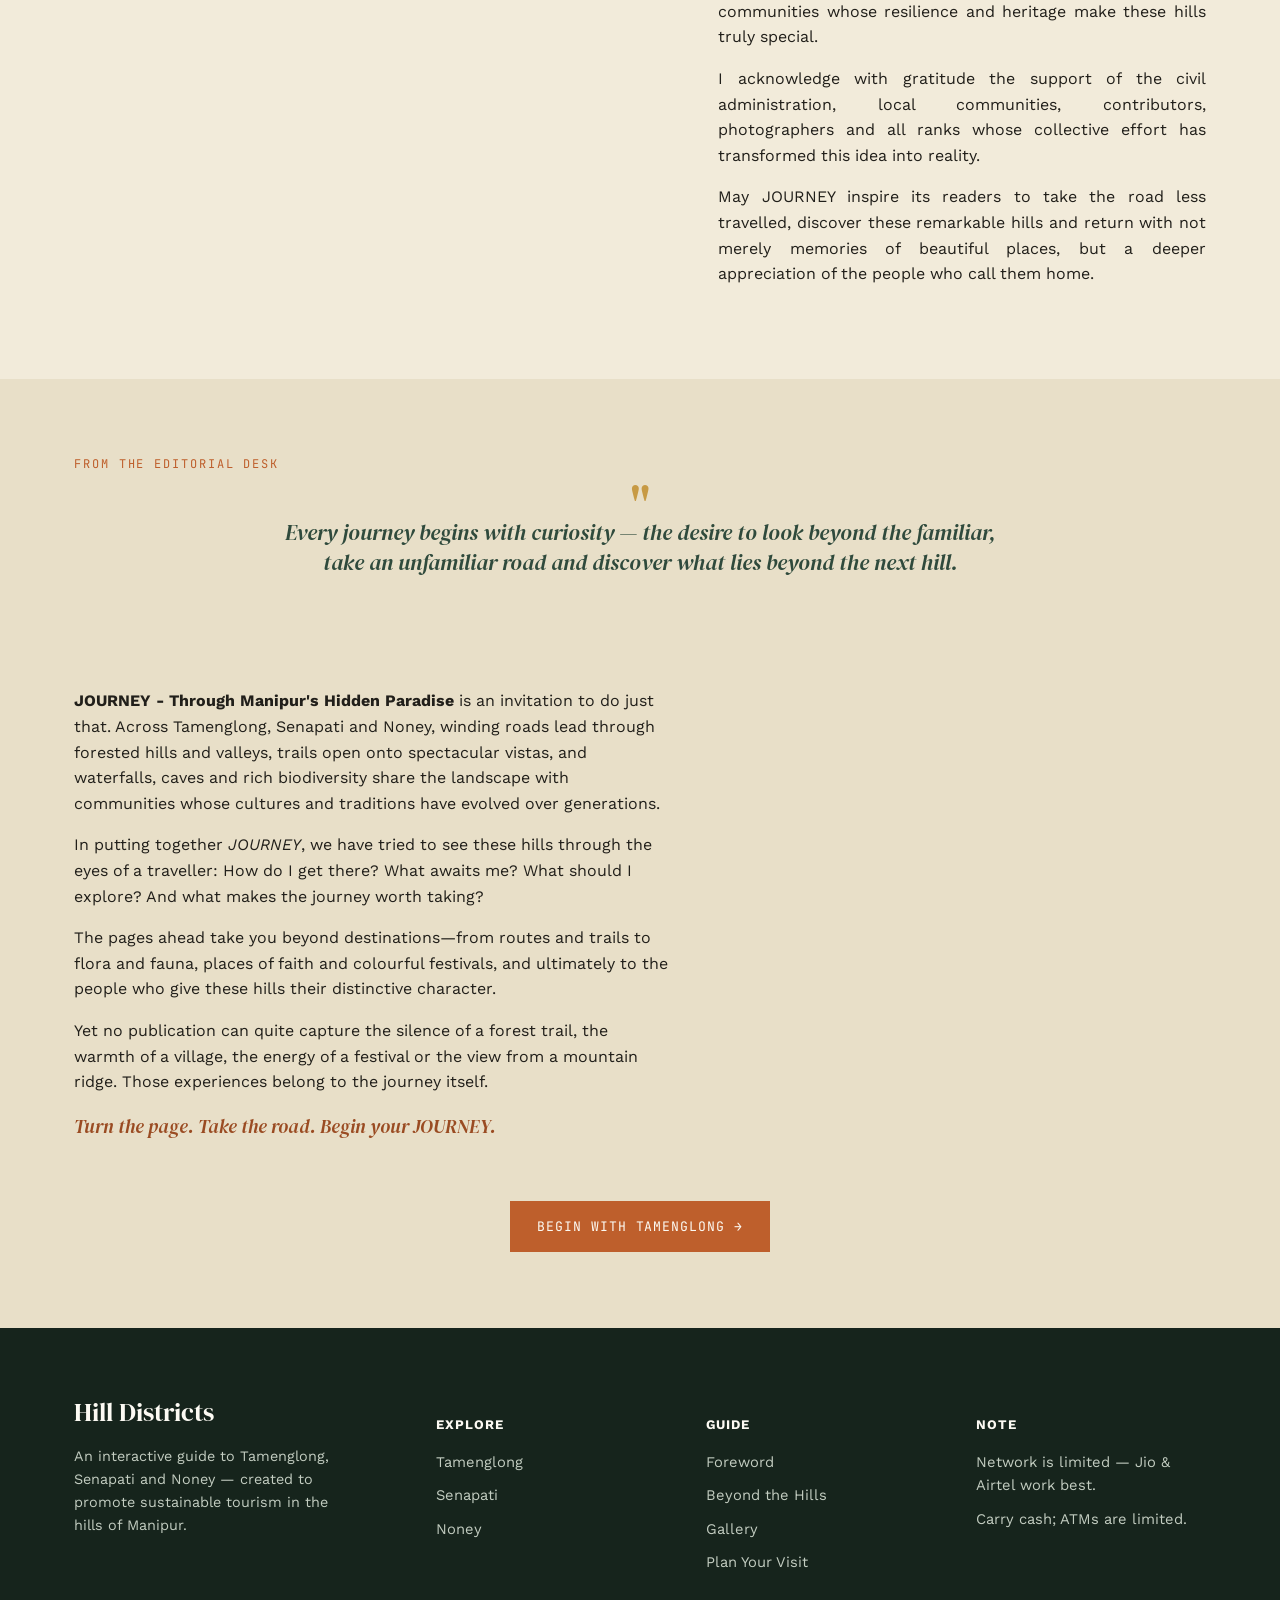
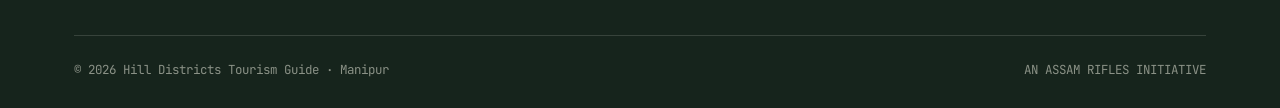
==== commit 1c230eea: "Change in banners" ====
--- a/about.html
+++ b/about.html
@@ -31,7 +31,7 @@
         <section class="hero small">
             <div class="hero-media" style="background-image:url('images/tam-hero-banner.png');"></div>
             <div class="hero-content">
-                <span class="hero-eyebrow">Journey — Through Manipur's Hidden Paradise</span>
+                <span class="hero-eyebrow" style="color: aliceblue;">Journey — Through Manipur's Hidden Paradise</span>
                 <h1>Foreword &amp; Messages</h1>
                 <p class="lede">Words from those who made this journey possible.</p>
             </div>
